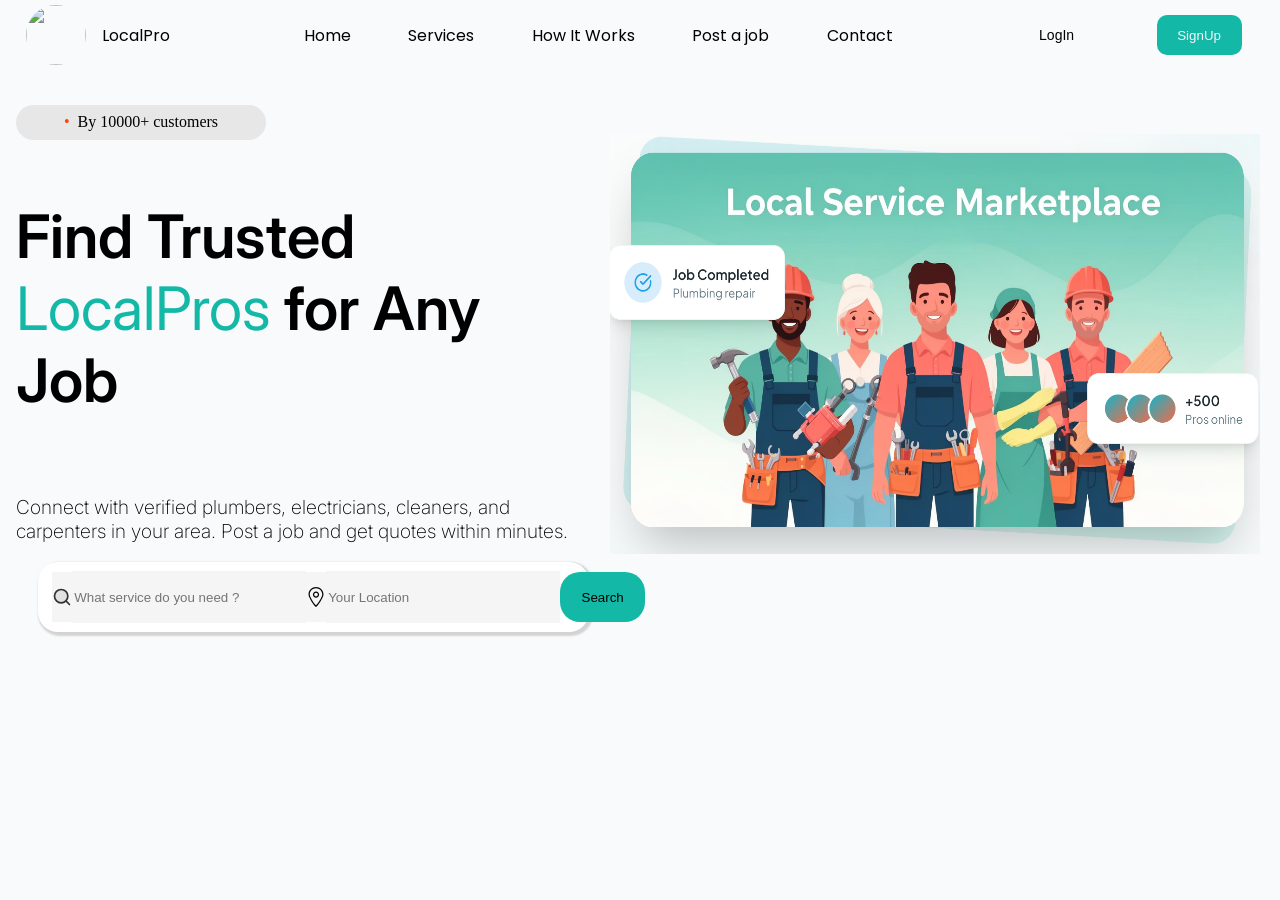
==== index.html @ 22d6b60b "Initial Commit" ====
<!DOCTYPE html>
<html lang="en">
<head>
    <meta charset="UTF-8">
    <meta name="viewport" content="width=device-width, initial-scale=1.0">
    <link rel="stylesheet" href="style.css">
    <link rel="preconnect" href="https://fonts.googleapis.com">
    <link rel="preconnect" href="https://fonts.gstatic.com" crossorigin>
    <link href="https://fonts.googleapis.com/css2?family=Inter:ital,opsz,wght@0,14..32,100..900;1,14..32,100..900&family=Libre+Baskerville&family=Poppins&family=Titillium+Web:ital,wght@0,200;0,300;0,400;0,600;0,700;0,900;1,200;1,300;1,400;1,600;1,700&family=Ubuntu&family=Varela+Round&display=swap" rel="stylesheet">
    <link rel="preconnect" href="https://fonts.googleapis.com">
    <link rel="preconnect" href="https://fonts.gstatic.com" crossorigin>

    <link href="https://fonts.googleapis.com/css2?family=Inter:wght@400;600;700&display=swap" rel="stylesheet">
    <title>LocalPro - Point|Click|Done</title>
</head>
<body>
    <div class="nav">
        <div class="logo">
            <img src="Logo.png">
            <p class="name">LocalPro</p>
        </div>
        <div class="home">
            <p>Home</p>
        </div>
        <div class="services">
            <p>Services</p>
        </div>
        <div class="how">
            <p>How It Works</p>
        </div>
        <div class="post">
            <p>Post a job</p>
        </div>
        <div class="contact">
            <p>Contact</p>
        </div>
        <div class="login">
            <button>LogIn</button>
        </div>
        <div class="signup">
            <button>SignUp</button>
        </div>
    </div>
    <div class="section">
        <div class="sec1">
            <div class="trust">
                <p><span class="bull">&bull;&nbsp;</span> By 10000+ customers</p>
            </div>
            <div class="hero">
                <p>Find Trusted <span class="pros">LocalPros</span> for Any Job</p>
            </div>
            <div class="line">
                <p>Connect with verified plumbers, electricians, cleaners, and carpenters in your area. Post a job and get quotes within minutes.</p>
            </div>
        </div>
        
        <div class="asset">
            <img src="asset.png">
        </div>
    </div>
    <div class="info">
        <div class="search">
            <img src="search.svg">
            <input type="text" placeholder="What service do you need ?">
        </div>
        <div class="location">
            <img src="location.svg">
            <input type="text" placeholder="Your Location">
        </div>
        <div class="searchbtn">
            <button>Search</button>
        </div>
    </div>
    
    
</body>
</html>
---- style.css ----
body {
    margin: 0px;
    background-color: #f8fafc;
}
.nav {
    display: flex;
    justify-content: space-between;
    align-items: center;
    width: 100%;
    height: 70px;
    margin-top: 0px;
    background-color:#f8fafc;
    border-radius: 5px;
    font-family: "Poppins", sans-serif;
    font-weight: 400;
    font-style: normal;
}
.nav:hover {
    box-shadow: 1px 1px 1px 1px lightblue;
}
.logo {
    display: flex;
    justify-content: space-between;
    align-items: center;
    margin-left: 2%;
}
.logo img {
    height: 60px;
    width: 60px;
    margin-right: 1em;
    border-radius: 50%;
}
.home {
    margin-left: 6%;
}
.signup {
    margin-right: 3%;
}
.login {
    margin-left: 5%;
}
.login button {
    height: 40px;
    width: 85px;
    border:none;
    border-radius: 10px;
    background-color: #f8fafc;
    font-size: 14px;
}
.login button:hover {
    background-color: lightcyan;
}
.signup button {
    height: 40px;
    width: 85px;
    background-color: #14b8a6;
    border: none;
    color: aliceblue;
    border-radius: 10px;
}
.hero {
    display: flex;
    justify-content: left;
    font-family: 'Inter', sans-serif;
    font-weight: 600;
}
.hero p {
    font-size: 60px;
}
.pros {
    color: #14b8a6;
    Font-family: 'Inter', sans-serif;
    font-weight: 400;
    font-style: normal;
}
.trust {
    display: flex;
    justify-content: center;
    width: 250px;
    height: 35px;
    background-color: rgb(232, 231, 231);
    margin-top: 6%;
    align-items: center;
    border-radius: 20px;
}
.bull {
    color: orangered;
}
.line {
    display: flex;
    justify-content: left;
    align-items: center;
    font-size: larger;
    Font-family: 'Inter', sans-serif;
    font-weight: 200;
}
.section {
    display: flex;
}
.asset img {
    height: 420px;
    width: 650px;
    margin-right: 20px;
    margin-top: 4rem;
}
.sec1 {
    margin-left: 1em;
    margin-right: 1em;
}
.search {
    display: flex;
    align-items: center;
    margin-left: 2.5%;
}
.search img,.location img {
    height: 50px;
    width: 20px;
    background-color: whitesmoke;
}
.search input,.location input{
    display: flex;
    justify-content: space-between;
    width: 230px;
    height: 50px;
    border: none;
    background-color: whitesmoke
}
.info {
    display: flex;
    background-color: white;
    width:43%;
    height: 70px;
    align-items: center;
    margin-left: 3%;
    box-shadow: 2px 2px 2px 2px lightgray;
    border-radius: 20px;
}
.location {
    display: flex;
    align-items: center;
}
.searchbtn button{
    background-color: #14b8a6;
    height: 50px;
    width: 85px;
    border: none;
    border-radius: 20px;
}
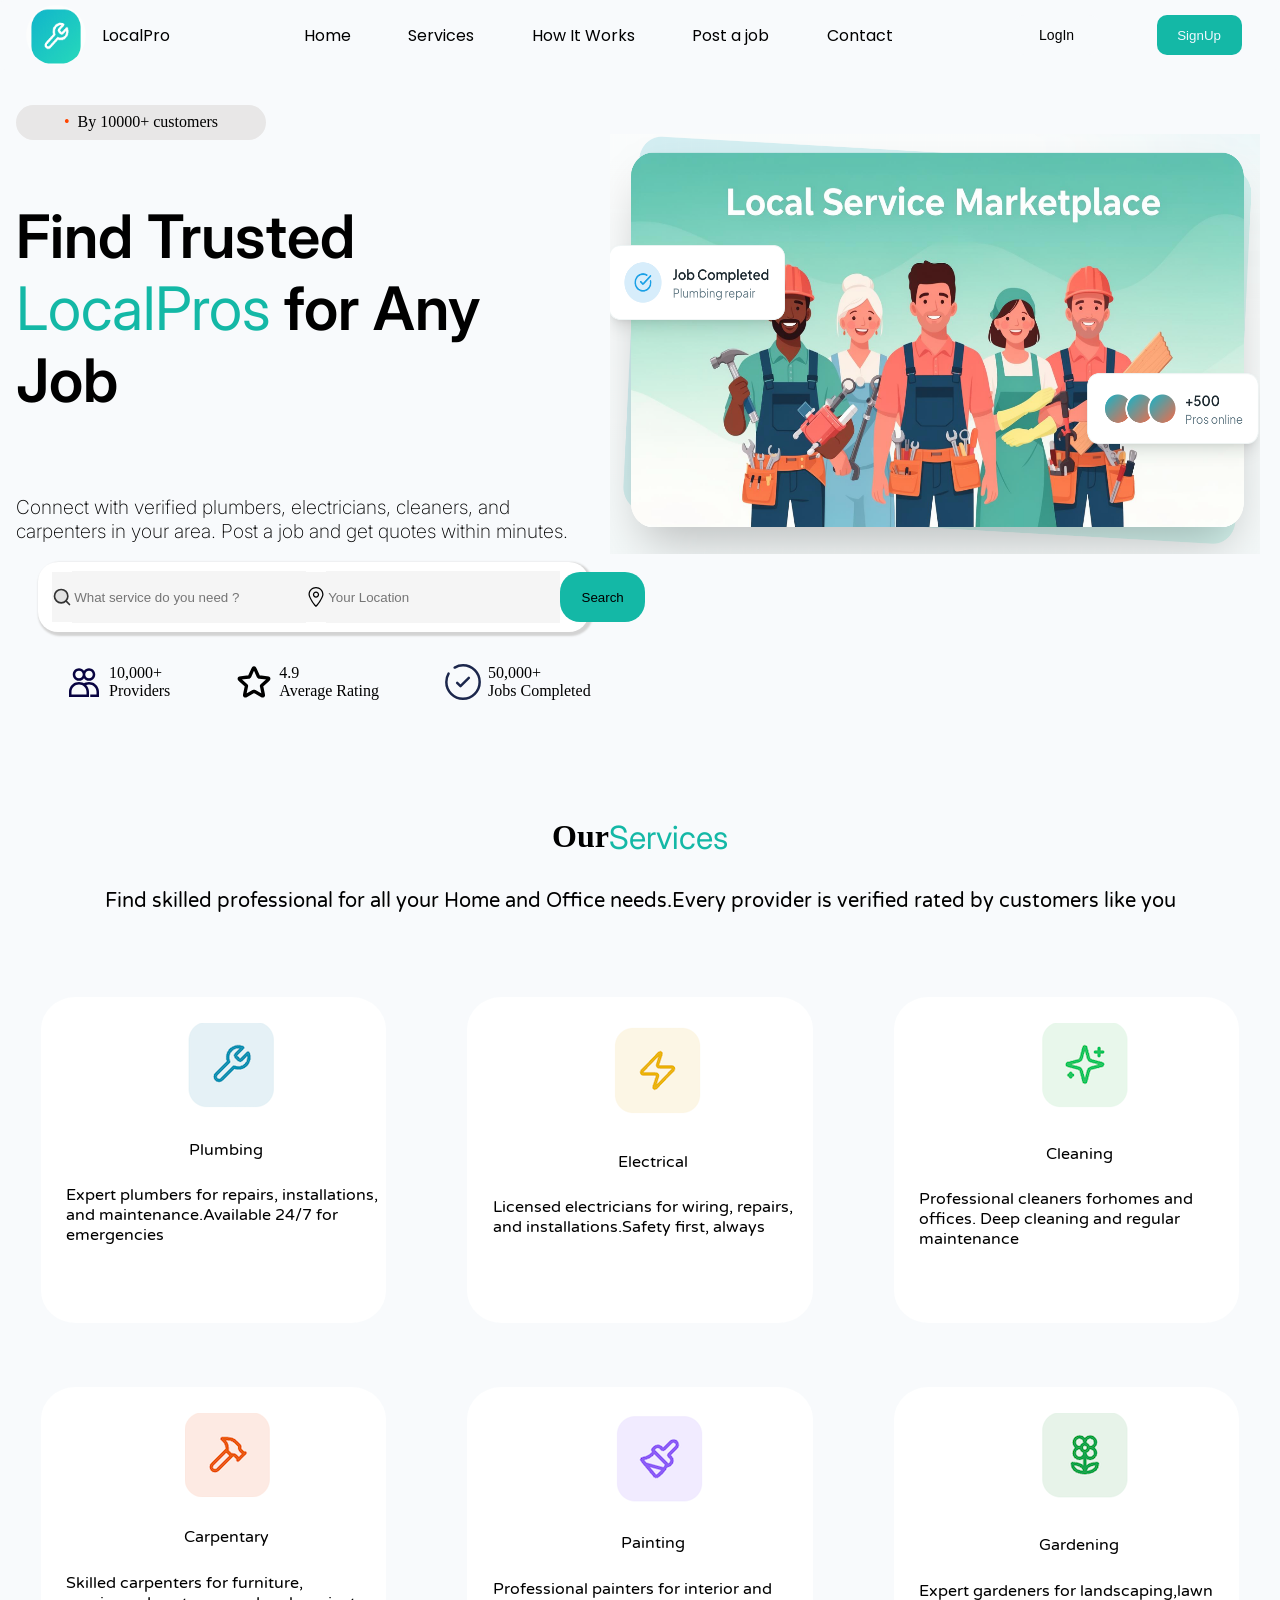
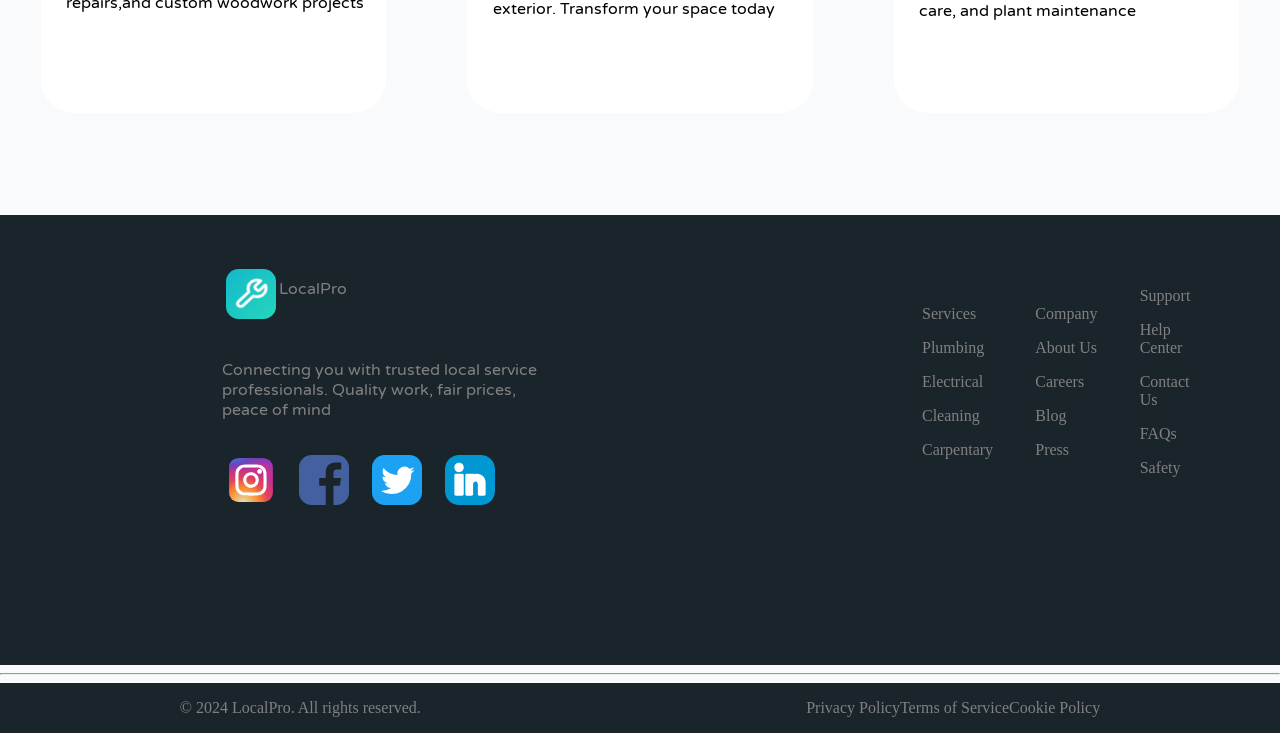
==== commit ff2524a7: "Updated Visual Features" ====
--- a/index.html
+++ b/index.html
@@ -11,12 +11,15 @@
     <link rel="preconnect" href="https://fonts.gstatic.com" crossorigin>
 
     <link href="https://fonts.googleapis.com/css2?family=Inter:wght@400;600;700&display=swap" rel="stylesheet">
+    <link rel="preconnect" href="https://fonts.googleapis.com">
+    <link rel="preconnect" href="https://fonts.gstatic.com" crossorigin>
+    <link href="https://fonts.googleapis.com/css2?family=Inter:ital,opsz,wght@0,14..32,100..900;1,14..32,100..900&family=Libre+Baskerville&family=Montserrat:ital,wght@0,100..900;1,100..900&family=Poppins&family=Titillium+Web:ital,wght@0,200;0,300;0,400;0,600;0,700;0,900;1,200;1,300;1,400;1,600;1,700&family=Ubuntu&family=Varela+Round&display=swap" rel="stylesheet">
     <title>LocalPro - Point|Click|Done</title>
 </head>
 <body>
     <div class="nav">
         <div class="logo">
-            <img src="Logo.png">
+            <img src="/assets/logo.png">
             <p class="name">LocalPro</p>
         </div>
         <div class="home">
@@ -55,23 +58,129 @@
         </div>
         
         <div class="asset">
-            <img src="asset.png">
+            <img src="/assets/asset.png">
         </div>
     </div>
     <div class="info">
         <div class="search">
-            <img src="search.svg">
+            <img src="/assets/search.svg">
             <input type="text" placeholder="What service do you need ?">
         </div>
         <div class="location">
-            <img src="location.svg">
+            <img src="/assets/location.svg">
             <input type="text" placeholder="Your Location">
         </div>
         <div class="searchbtn">
             <button>Search</button>
         </div>
     </div>
-    
+    <div class="ratings">
+        <div class="cust">
+            <img src="/assets/people.svg">
+            <div class="desc">
+                <p>10,000+ <br>Providers</p>
+                
+            </div>
+        </div>
+        <div class="cust">
+            <img src="/assets/star.svg">
+            <div class="desc1">
+                <p>4.9 <br> Average Rating</p>
+            </div>
+        </div>
+        <div class="cust">
+            <img src="/assets/check.svg">
+            <div class="desc2">
+                <p>50,000+ <br> Jobs Completed</p>
+            </div>
+        </div>
+    </div>
+    <div class="services">
+        <h1>Our<span class="pros">Services</span></h1>
+        <p class="servDesc">Find skilled professional for all your Home and Office needs.Every provider is verified rated by customers like you</p>
+        <div class="container">
+            <div class="card">
+                <img src="/assets/plumbing.png">
+                <p class="head">Plumbing</p>
+                <p>Expert plumbers for repairs, installations, and maintenance.Available 24/7 for emergencies</p>
+            </div>
+            <div class="card">
+                <img src="/assets/electrical.png">
+                <p class="head">Electrical</p>
+                <p>Licensed electricians for wiring, repairs, and installations.Safety first, always</p>
+            </div>
+            <div class="card">
+                <img src="/assets/cleaning.png">
+                <p class="head">Cleaning</p>
+                <p>Professional cleaners forhomes and offices. Deep cleaning and regular maintenance</p>
+            </div>
+            <div class="card">
+                <img src="/assets/carpentary.png">
+                <p class="head">Carpentary</p>
+                <p>Skilled carpenters for furniture, repairs,and custom woodwork projects</p>
+            </div>
+            <div class="card">
+                <img src="/assets/painting.png">
+                <p class="head">Painting</p>
+                <p>Professional painters for interior and exterior. Transform your space today</p>
+            </div>
+            <div class="card">
+                <img src="/assets/gardening.png">
+                <p class="head">Gardening</p>
+                <p>Expert gardeners for landscaping,lawn care, and plant maintenance</p>
+            </div>
+        </div>
+        
+    </div>
+    <div class="footer">
+        <div class="description">
+            <div class="l">
+                <img src="/assets/footer.png">
+                <p>LocalPro</p>
+            </div>
+            <p>Connecting you with trusted local service professionals. Quality work, fair prices, peace of mind</p>
+            <div class="icons">
+                <img src="/assets/instagram.svg">
+                <img src="/assets/facebook.svg">
+                <img src="/assets/twitter.svg">
+                <img src="/assets/linkedin.svg">
+            </div>
+        </div>
+        <div class="ser">
+            <div class="l1">
+                <p class="pHead">Services</p>
+                <p>Plumbing</p>
+                <p>Electrical</p>
+                <p>Cleaning</p>
+                <p>Carpentary</p>
+            </div>
+                
+            <div class="l2">
+                <p class="pHead">Company</p>
+                <p>About Us</p>
+                <p>Careers</p>
+                <p>Blog</p>
+                <p>Press</p>
+            </div>
+                
+            <div class="l2">
+                <p class="pHead">Support</p>
+                <p>Help Center</p>
+                <p>Contact Us</p>
+                <p>FAQs</p>
+                <p>Safety</p>
+            </div>
+        </div>
+    </div>
+    <hr>
+    <div class="copy">
+        <p>© 2024 LocalPro. All rights reserved.</p>
+        <div class="grp">
+            <p>Privacy Policy</p>
+            <p>Terms of Service</p>
+            <p>Cookie Policy</p>
+        </div>
+    </div>
     
 </body>
 </html>
--- a/style.css
+++ b/style.css
@@ -146,4 +146,133 @@
     width: 85px;
     border: none;
     border-radius: 20px;
+}
+.ratings {
+    display: flex;
+}
+.cust img {
+    height: 40px;
+    width: 40px;
+}
+.cust  {
+    display: flex;
+    align-items: center;
+    margin-left: 5%;
+    margin-top: 1em;
+}
+.cust p {
+    margin-left: 5px;
+}
+.card img {
+    margin-left: 37%;
+}
+.card {
+    height: 300px;
+    width: 25%;
+    background-color: white;
+    padding-left: 2%;
+    padding-top: 2%;
+    border-radius: 10%;
+    margin-top: 2%;
+    font-family: "Varela Round", sans-serif;
+    font-weight: 400;
+    font-style: normal;
+    margin-top: 5%;
+
+}
+.card p {
+    display: flex;
+    justify-content: center;
+    margin-top: 8%;
+}
+.container {
+    display: flex;
+    flex-wrap: wrap;
+    justify-content: space-around;
+
+}
+.services h1 {
+    display: flex;
+    justify-content: center;
+    margin-top: 8%;
+}
+.servDesc {
+    display: flex;
+    justify-content: center;
+    font-size: 20px;
+    font-family: "Varela Round", sans-serif;
+    font-weight: 400;
+    font-style: normal;
+    margin-top: 2.5%;
+}
+.head {
+    display: flex;
+    justify-content: center;
+}
+.icons img{
+    height: 25px;
+    width: 25px;
+    margin-left: 4%;
+    margin-right: 4%;
+}
+.description img {
+    height: 50px;
+    width: 50px;
+    border-radius: 25%;
+    margin-left: 2%;
+}
+.l {
+    display: flex;
+    padding-top: 4%;
+    align-items: center;
+}
+
+
+.footer {
+    margin-top: 8%;
+    height: 50vh;
+    background-color: #1A252B;
+    color: grey;
+    display: flex;
+    justify-content: space-around;
+    align-items: baseline;
+}
+.description {
+    margin-left: 2%;
+    width: 25vw;
+    font-family: "Varela Round", sans-serif;
+    font-weight: 400;
+    font-style: normal;
+    padding: 2%;
+}
+.description p {
+    margin-left: 1%;
+    padding-top: 3%;
+    padding-bottom: 3%;
+    margin-top: 5%;
+    margin-bottom: 8%;
+}
+.liHead {
+    color: white;
+}
+.ser {
+    display: flex;
+    align-items: center;
+}
+.l1 {
+    margin-left: 10%;
+}
+.l2 {
+    margin-left: 20%;
+}
+.copy {
+    display: flex;
+    justify-content: space-around;
+    align-items: center;
+    background-color: #1A252B;
+    color: gray;
+}
+.grp {
+    display: flex;
+    margin-left: 2%;
 }
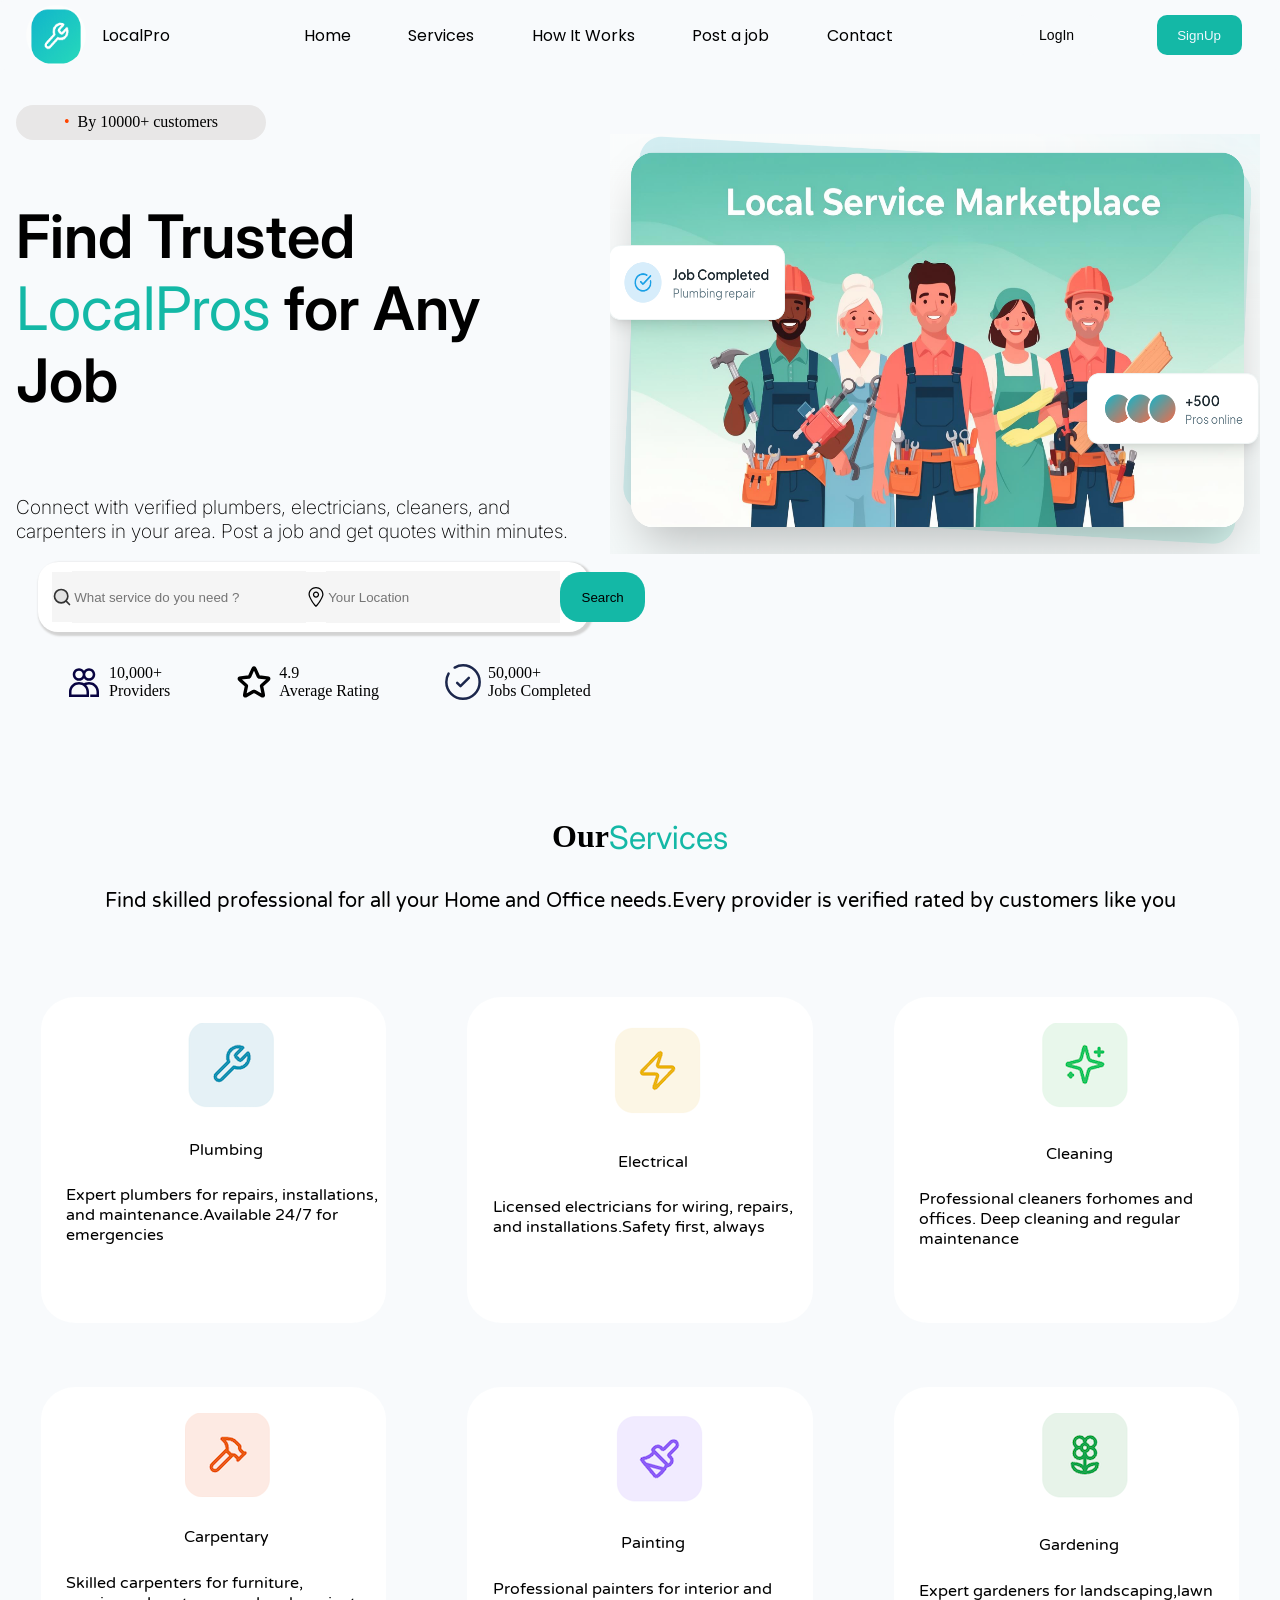
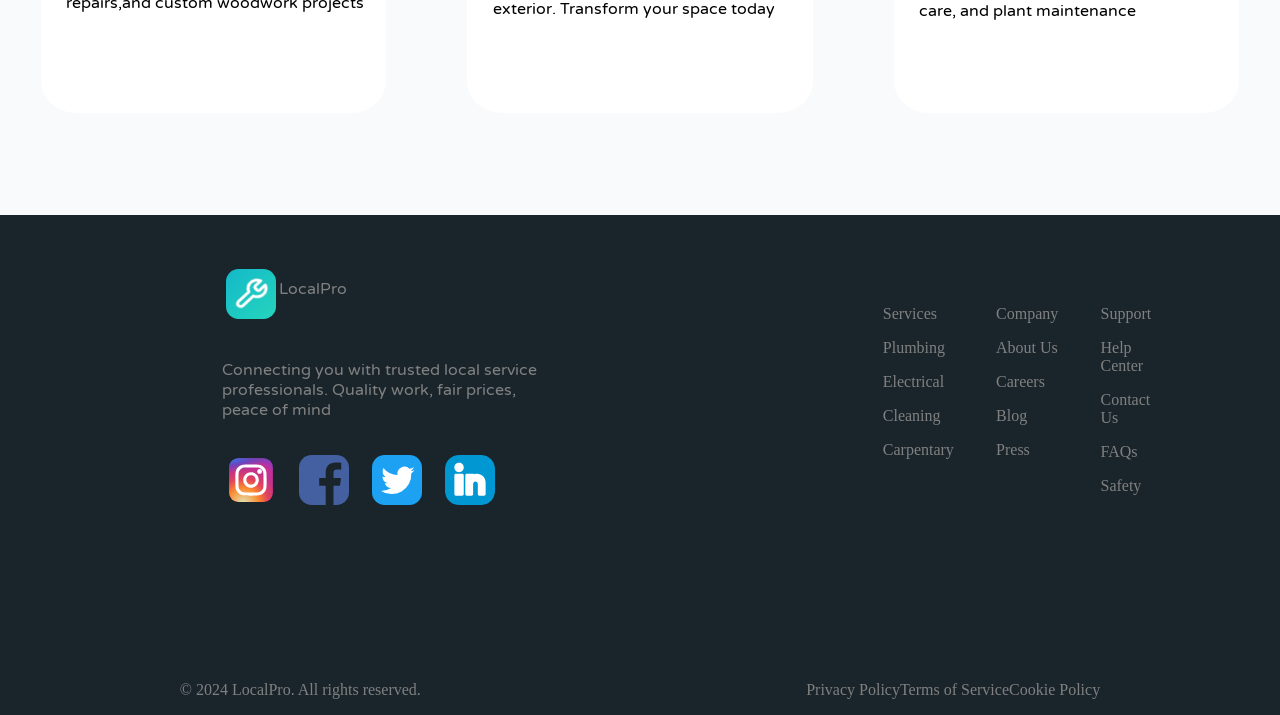
==== commit 676e1dfc: "changes" ====
--- a/index.html
+++ b/index.html
@@ -19,23 +19,23 @@
 <body>
     <div class="nav">
         <div class="logo">
-            <img src="/assets/logo.png">
+            <img src="./assets/logo.png">
             <p class="name">LocalPro</p>
         </div>
         <div class="home">
-            <p>Home</p>
+            <p><a href="index.html">Home</a></p>
         </div>
         <div class="services">
-            <p>Services</p>
+            <p><a href="#serv"> Services</a></p>
         </div>
         <div class="how">
-            <p>How It Works</p>
+            <p><a href="/how">How It Works</a></p>
         </div>
         <div class="post">
-            <p>Post a job</p>
+            <p><a href="post.html"> Post a job</a></p>
         </div>
         <div class="contact">
-            <p>Contact</p>
+            <p><a href="/contact">Contact</a></p>
         </div>
         <div class="login">
             <button>LogIn</button>
@@ -58,16 +58,16 @@
         </div>
         
         <div class="asset">
-            <img src="/assets/asset.png">
+            <img src="./assets/asset.png">
         </div>
     </div>
     <div class="info">
         <div class="search">
-            <img src="/assets/search.svg">
+            <img src="./assets/search.svg">
             <input type="text" placeholder="What service do you need ?">
         </div>
         <div class="location">
-            <img src="/assets/location.svg">
+            <img src="./assets/location.svg">
             <input type="text" placeholder="Your Location">
         </div>
         <div class="searchbtn">
@@ -76,56 +76,56 @@
     </div>
     <div class="ratings">
         <div class="cust">
-            <img src="/assets/people.svg">
+            <img src="./assets/people.svg">
             <div class="desc">
                 <p>10,000+ <br>Providers</p>
                 
             </div>
         </div>
         <div class="cust">
-            <img src="/assets/star.svg">
+            <img src="./assets/star.svg">
             <div class="desc1">
                 <p>4.9 <br> Average Rating</p>
             </div>
         </div>
         <div class="cust">
-            <img src="/assets/check.svg">
+            <img src="./assets/check.svg">
             <div class="desc2">
                 <p>50,000+ <br> Jobs Completed</p>
             </div>
         </div>
     </div>
-    <div class="services">
+    <div class="services" id="serv">
         <h1>Our<span class="pros">Services</span></h1>
         <p class="servDesc">Find skilled professional for all your Home and Office needs.Every provider is verified rated by customers like you</p>
         <div class="container">
             <div class="card">
-                <img src="/assets/plumbing.png">
+                <img src="./assets/plumbing.png">
                 <p class="head">Plumbing</p>
                 <p>Expert plumbers for repairs, installations, and maintenance.Available 24/7 for emergencies</p>
             </div>
             <div class="card">
-                <img src="/assets/electrical.png">
+                <img src="./assets/electrical.png">
                 <p class="head">Electrical</p>
                 <p>Licensed electricians for wiring, repairs, and installations.Safety first, always</p>
             </div>
             <div class="card">
-                <img src="/assets/cleaning.png">
+                <img src="./assets/cleaning.png">
                 <p class="head">Cleaning</p>
                 <p>Professional cleaners forhomes and offices. Deep cleaning and regular maintenance</p>
             </div>
             <div class="card">
-                <img src="/assets/carpentary.png">
+                <img src="./assets/carpentary.png">
                 <p class="head">Carpentary</p>
                 <p>Skilled carpenters for furniture, repairs,and custom woodwork projects</p>
             </div>
             <div class="card">
-                <img src="/assets/painting.png">
+                <img src="./assets/painting.png">
                 <p class="head">Painting</p>
                 <p>Professional painters for interior and exterior. Transform your space today</p>
             </div>
             <div class="card">
-                <img src="/assets/gardening.png">
+                <img src="./assets/gardening.png">
                 <p class="head">Gardening</p>
                 <p>Expert gardeners for landscaping,lawn care, and plant maintenance</p>
             </div>
@@ -135,15 +135,15 @@
     <div class="footer">
         <div class="description">
             <div class="l">
-                <img src="/assets/footer.png">
+                <img src="./assets/footer.png">
                 <p>LocalPro</p>
             </div>
             <p>Connecting you with trusted local service professionals. Quality work, fair prices, peace of mind</p>
             <div class="icons">
-                <img src="/assets/instagram.svg">
-                <img src="/assets/facebook.svg">
-                <img src="/assets/twitter.svg">
-                <img src="/assets/linkedin.svg">
+                <img src="./assets/instagram.svg">
+                <img src="./assets/facebook.svg">
+                <img src="./assets/twitter.svg">
+                <img src="./assets/linkedin.svg">
             </div>
         </div>
         <div class="ser">
@@ -172,7 +172,6 @@
             </div>
         </div>
     </div>
-    <hr>
     <div class="copy">
         <p>© 2024 LocalPro. All rights reserved.</p>
         <div class="grp">
@@ -181,6 +180,6 @@
             <p>Cookie Policy</p>
         </div>
     </div>
-    
+    <script href="app.js"></script>
 </body>
 </html>
--- a/style.css
+++ b/style.css
@@ -2,6 +2,11 @@
 body {
     margin: 0px;
     background-color: #f8fafc;
+  
+}
+a {
+    color: black;
+    text-decoration: none;
 }
 .nav {
     display: flex;
@@ -15,6 +20,7 @@
     font-family: "Poppins", sans-serif;
     font-weight: 400;
     font-style: normal;
+
 }
 .nav:hover {
     box-shadow: 1px 1px 1px 1px lightblue;
@@ -257,7 +263,9 @@
 }
 .ser {
     display: flex;
-    align-items: center;
+    align-items: start;
+    justify-content: center;
+    
 }
 .l1 {
     margin-left: 10%;
@@ -275,4 +283,108 @@
 .grp {
     display: flex;
     margin-left: 2%;
+}
+.header {
+    Font-family: 'Inter', sans-serif;
+    font-weight: 400;
+    font-style: normal;
+}
+#post {
+    display: flex;
+    flex-direction: column;
+    align-items: center;
+    justify-content: center;
+    height: 60%;
+    width: 35em;
+    border: 2px solid lightgrey;
+    border-radius: 20px;
+    box-shadow: 1px 1px 2px 2px #14b8a6;
+}
+label {
+    Font-family: 'Inter', sans-serif;
+    font-weight: 400;
+    font-style: normal;
+    margin: 1%;
+}
+#post img {
+    height: 40px;
+    width: 40px;
+    
+}
+.service {
+    width: 20em;
+    height: 3em;
+    border-radius: 12px;
+    background-color: lightgray;
+    
+}
+.inp {
+    width: 20em;
+    height: 3em;
+    border-radius: 12px;
+}
+.Tarea {
+    width: 20em;
+    height: 8em;
+}
+
+.header {
+    margin-left: 4%;
+}
+.btn {
+    display: flex;
+    align-items: center;
+    justify-content: space-around;
+    width: 12em;
+    background-color: #14b8a6;
+    border: none;
+    border-radius: 12px;
+    margin-bottom: 1%;
+}
+.livePreview {
+    border: 1px solid black;
+    width: 20%;
+    height: 20em;
+    display: flex;
+    flex-direction: column;
+    justify-content: center;
+    align-items: center;
+    border-radius: 12px;
+    margin-top: 10%;
+    box-shadow: 1px 1px 2px 2px #14b8a6;
+}
+.livePreview img {
+    height: 20px;
+    width: 20px;
+}
+.m {
+    display: flex;
+    justify-content: space-around;
+
+}
+.jobS {
+    border: 1px solid black;
+    width: 6em;
+    height: 1.5em;
+    display: flex;
+    justify-content: center;
+    border-radius: 12px;
+    background-color: rgb(220, 220, 220);
+    color: gray;
+    border: none;
+}
+.availability {
+    border: 1px solid black;
+    width: 6em;
+    height: 1.5em;
+    display: flex;
+    justify-content: center;
+    border-radius: 12px;
+    background-color: lightgreen;
+    opacity: 0.8;
+    color: darkcyan;
+    border: none;
+}
+.btm p {
+    display: flex;
 }
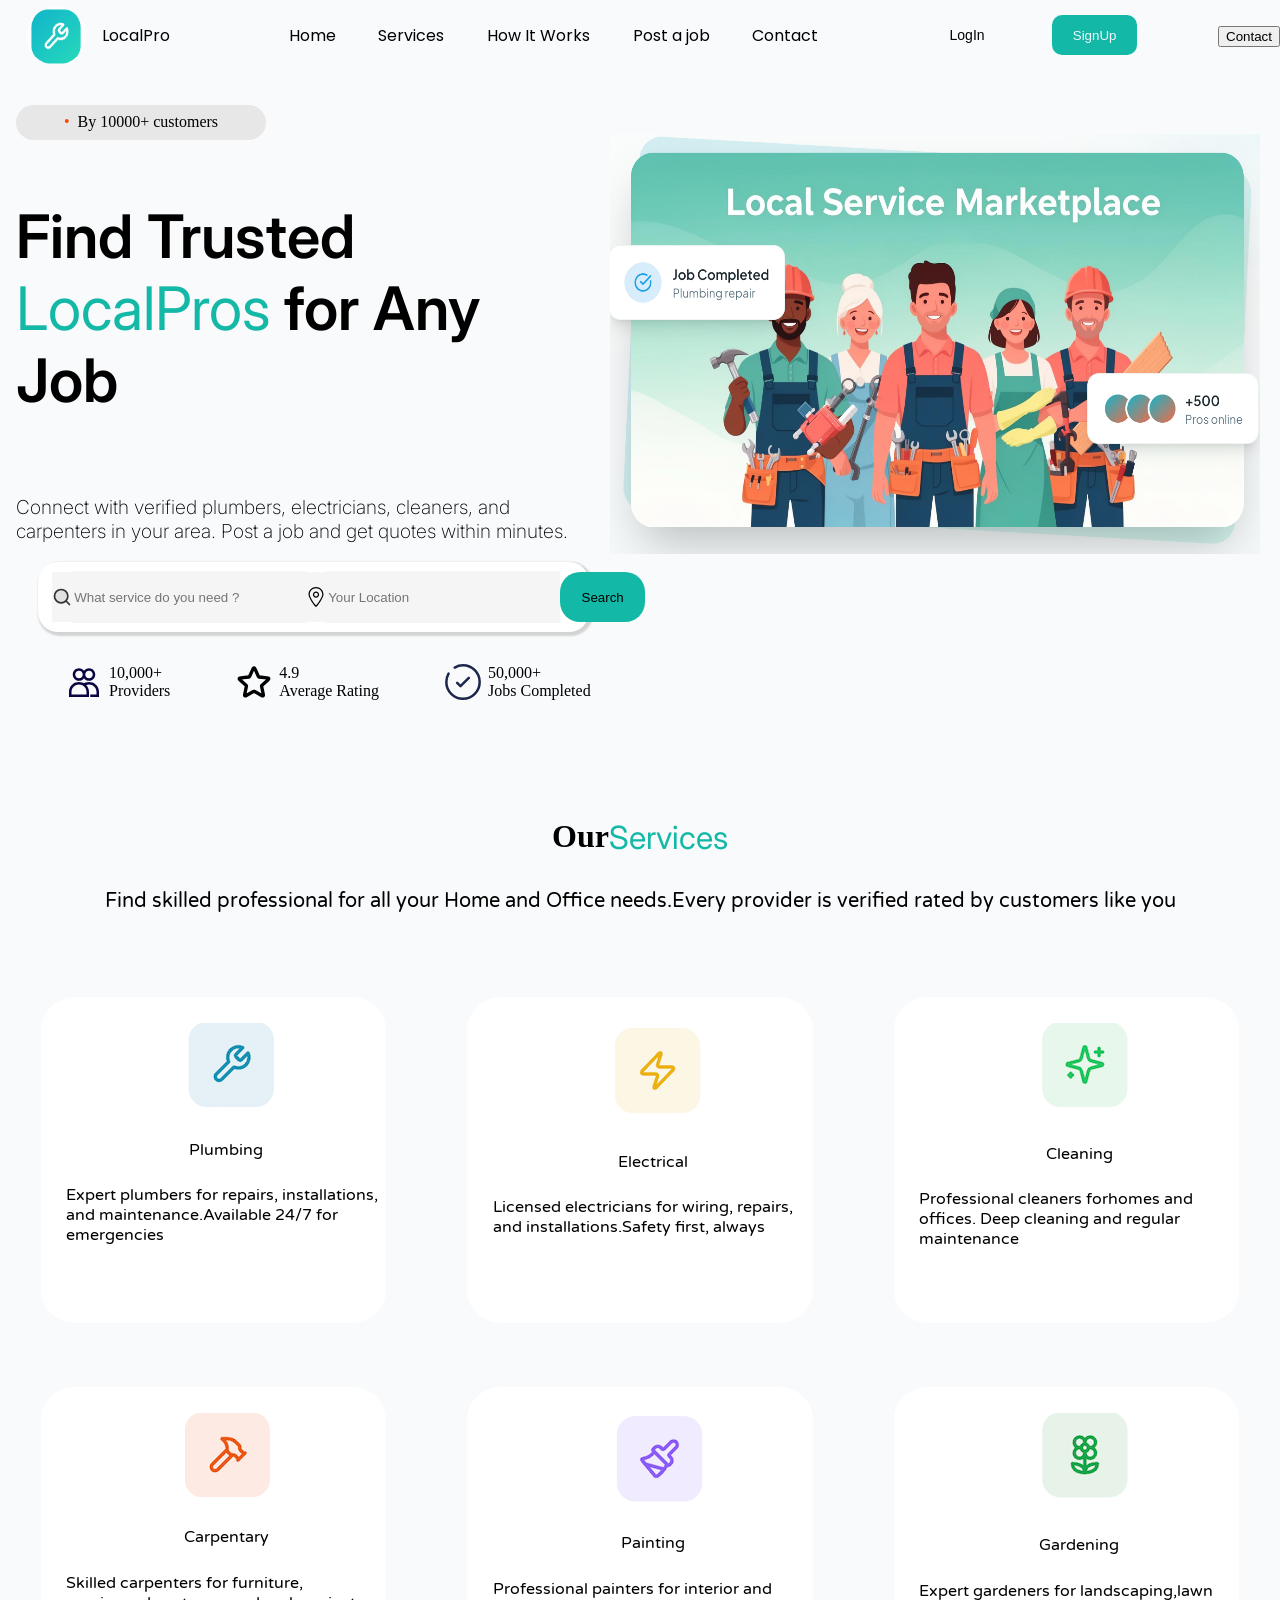
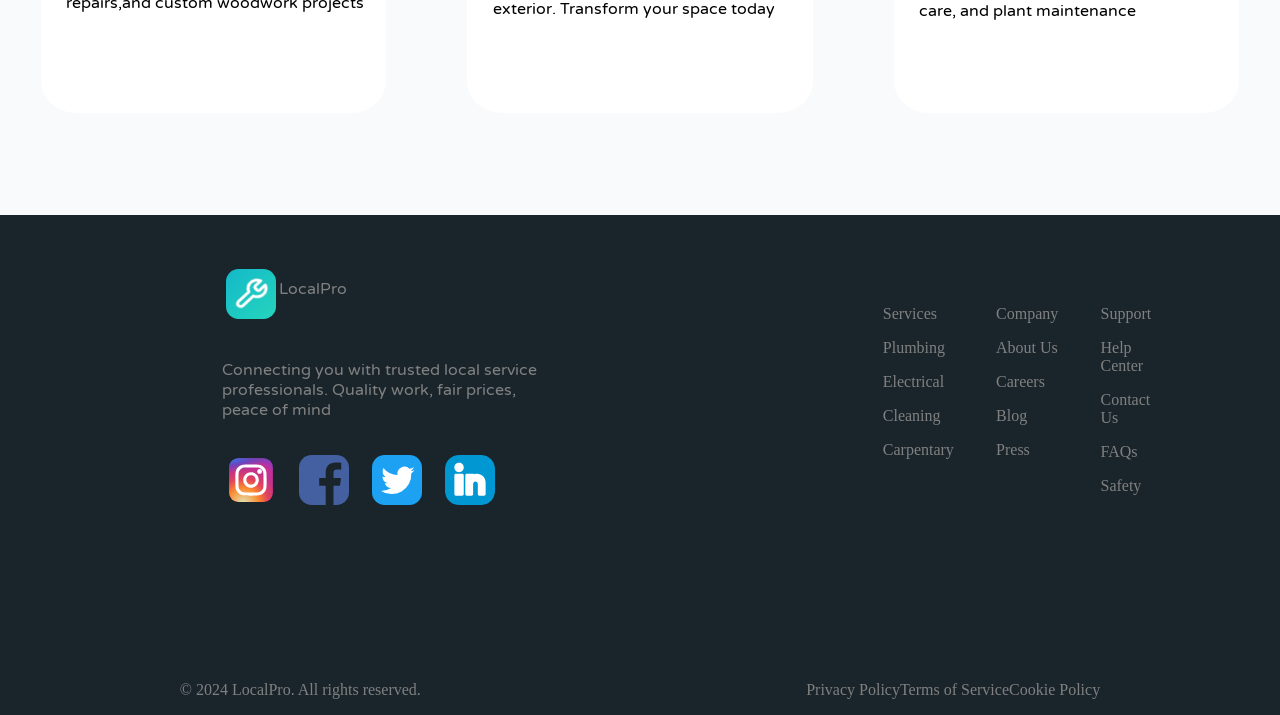
==== commit 281cdd66: "changes" ====
--- a/index.html
+++ b/index.html
@@ -7,19 +7,12 @@
     <link rel="preconnect" href="https://fonts.googleapis.com">
     <link rel="preconnect" href="https://fonts.gstatic.com" crossorigin>
     <link href="https://fonts.googleapis.com/css2?family=Inter:ital,opsz,wght@0,14..32,100..900;1,14..32,100..900&family=Libre+Baskerville&family=Poppins&family=Titillium+Web:ital,wght@0,200;0,300;0,400;0,600;0,700;0,900;1,200;1,300;1,400;1,600;1,700&family=Ubuntu&family=Varela+Round&display=swap" rel="stylesheet">
-    <link rel="preconnect" href="https://fonts.googleapis.com">
-    <link rel="preconnect" href="https://fonts.gstatic.com" crossorigin>
-
-    <link href="https://fonts.googleapis.com/css2?family=Inter:wght@400;600;700&display=swap" rel="stylesheet">
-    <link rel="preconnect" href="https://fonts.googleapis.com">
-    <link rel="preconnect" href="https://fonts.gstatic.com" crossorigin>
-    <link href="https://fonts.googleapis.com/css2?family=Inter:ital,opsz,wght@0,14..32,100..900;1,14..32,100..900&family=Libre+Baskerville&family=Montserrat:ital,wght@0,100..900;1,100..900&family=Poppins&family=Titillium+Web:ital,wght@0,200;0,300;0,400;0,600;0,700;0,900;1,200;1,300;1,400;1,600;1,700&family=Ubuntu&family=Varela+Round&display=swap" rel="stylesheet">
     <title>LocalPro - Point|Click|Done</title>
 </head>
 <body>
     <div class="nav">
         <div class="logo">
-            <img src="./assets/logo.png">
+            <img src="./assets/logo.png" alt="LocalPro Logo">
             <p class="name">LocalPro</p>
         </div>
         <div class="home">
@@ -29,21 +22,25 @@
             <p><a href="#serv"> Services</a></p>
         </div>
         <div class="how">
-            <p><a href="/how">How It Works</a></p>
+            <p><a href="how.html">How It Works</a></p>
         </div>
         <div class="post">
             <p><a href="post.html"> Post a job</a></p>
         </div>
         <div class="contact">
-            <p><a href="/contact">Contact</a></p>
+            <p><a href="contact.html">Contact</a></p>
         </div>
         <div class="login">
-            <button>LogIn</button>
+            <button onclick="window.location.href='login.html'">LogIn</button>
         </div>
         <div class="signup">
-            <button>SignUp</button>
+            <button onclick="window.location.href='signup.html'">SignUp</button>
+        </div>
+        <div class="contact">
+            <button onclick="window.location.href='contact.html'">Contact</button>
         </div>
     </div>
+    
     <div class="section">
         <div class="sec1">
             <div class="trust">
@@ -58,92 +55,94 @@
         </div>
         
         <div class="asset">
-            <img src="./assets/asset.png">
+            <img src="./assets/asset.png" alt="Hero Asset">
         </div>
     </div>
+    
     <div class="info">
         <div class="search">
-            <img src="./assets/search.svg">
+            <img src="./assets/search.svg" alt="Search Icon">
             <input type="text" placeholder="What service do you need ?">
         </div>
         <div class="location">
-            <img src="./assets/location.svg">
+            <img src="./assets/location.svg" alt="Location Icon">
             <input type="text" placeholder="Your Location">
         </div>
         <div class="searchbtn">
             <button>Search</button>
         </div>
     </div>
+    
     <div class="ratings">
         <div class="cust">
-            <img src="./assets/people.svg">
+            <img src="./assets/people.svg" alt="People Icon">
             <div class="desc">
                 <p>10,000+ <br>Providers</p>
-                
             </div>
         </div>
         <div class="cust">
-            <img src="./assets/star.svg">
+            <img src="./assets/star.svg" alt="Star Icon">
             <div class="desc1">
                 <p>4.9 <br> Average Rating</p>
             </div>
         </div>
         <div class="cust">
-            <img src="./assets/check.svg">
+            <img src="./assets/check.svg" alt="Check Icon">
             <div class="desc2">
                 <p>50,000+ <br> Jobs Completed</p>
             </div>
         </div>
     </div>
+    
     <div class="services" id="serv">
         <h1>Our<span class="pros">Services</span></h1>
         <p class="servDesc">Find skilled professional for all your Home and Office needs.Every provider is verified rated by customers like you</p>
         <div class="container">
             <div class="card">
-                <img src="./assets/plumbing.png">
+                <img src="./assets/plumbing.png" alt="Plumbing">
                 <p class="head">Plumbing</p>
                 <p>Expert plumbers for repairs, installations, and maintenance.Available 24/7 for emergencies</p>
             </div>
             <div class="card">
-                <img src="./assets/electrical.png">
+                <img src="./assets/electrical.png" alt="Electrical">
                 <p class="head">Electrical</p>
                 <p>Licensed electricians for wiring, repairs, and installations.Safety first, always</p>
             </div>
             <div class="card">
-                <img src="./assets/cleaning.png">
+                <img src="./assets/cleaning.png" alt="Cleaning">
                 <p class="head">Cleaning</p>
                 <p>Professional cleaners forhomes and offices. Deep cleaning and regular maintenance</p>
             </div>
             <div class="card">
-                <img src="./assets/carpentary.png">
+                <img src="./assets/carpentary.png" alt="Carpentary">
                 <p class="head">Carpentary</p>
                 <p>Skilled carpenters for furniture, repairs,and custom woodwork projects</p>
             </div>
             <div class="card">
-                <img src="./assets/painting.png">
+                <img src="./assets/painting.png" alt="Painting">
                 <p class="head">Painting</p>
                 <p>Professional painters for interior and exterior. Transform your space today</p>
             </div>
             <div class="card">
-                <img src="./assets/gardening.png">
+                <img src="./assets/gardening.png" alt="Gardening">
                 <p class="head">Gardening</p>
                 <p>Expert gardeners for landscaping,lawn care, and plant maintenance</p>
             </div>
         </div>
-        
     </div>
+    
     <div class="footer">
         <div class="description">
             <div class="l">
-                <img src="./assets/footer.png">
+                <img src="./assets/footer.png" alt="Footer Logo">
                 <p>LocalPro</p>
             </div>
             <p>Connecting you with trusted local service professionals. Quality work, fair prices, peace of mind</p>
             <div class="icons">
-                <img src="./assets/instagram.svg">
-                <img src="./assets/facebook.svg">
-                <img src="./assets/twitter.svg">
-                <img src="./assets/linkedin.svg">
+                <img src="./assets/instagram.svg" alt="Instagram">
+                <img src="./assets/facebook.svg" alt="Facebook">
+                <img src="./assets/twitter.svg" alt="Twitter">
+                <img src="./assets/linkedin.svg" alt="LinkedIn">
             </div>
         </div>
         <div class="ser">
@@ -172,6 +171,7 @@
             </div>
         </div>
     </div>
+    
     <div class="copy">
         <p>© 2024 LocalPro. All rights reserved.</p>
         <div class="grp">
@@ -180,6 +180,7 @@
             <p>Cookie Policy</p>
         </div>
     </div>
-    <script href="app.js"></script>
+    
+    <script src="app.js"></script>
 </body>
 </html>
--- a/style.css
+++ b/style.css
@@ -387,4 +387,100 @@
 }
 .btm p {
     display: flex;
+}
+/* --- How It Works Page --- */
+.how-header {
+    text-align: center;
+    margin: 4em 0;
+    font-family: 'Inter', sans-serif;
+}
+.how-container {
+    display: flex;
+    justify-content: space-around;
+    align-items: flex-start;
+    padding: 0 5%;
+    margin-bottom: 5em;
+}
+.how-step {
+    background: white;
+    padding: 2em;
+    border-radius: 20px;
+    width: 25%;
+    text-align: center;
+    box-shadow: 2px 2px 10px rgba(0,0,0,0.05);
+    font-family: 'Varela Round', sans-serif;
+}
+.step-number {
+    background-color: #14b8a6;
+    color: white;
+    width: 50px;
+    height: 50px;
+    border-radius: 50%;
+    display: flex;
+    align-items: center;
+    justify-content: center;
+    font-size: 24px;
+    font-weight: bold;
+    margin: 0 auto 1em auto;
+}
+
+/* --- Authentication Pages --- */
+.auth-body {
+    display: flex;
+    justify-content: center;
+    align-items: center;
+    height: 100vh;
+    background-color: #f8fafc;
+}
+.auth-card {
+    background: white;
+    padding: 3em;
+    border-radius: 20px;
+    box-shadow: 1px 1px 15px rgba(20, 184, 166, 0.2);
+    width: 350px;
+    display: flex;
+    flex-direction: column;
+}
+.center-logo {
+    justify-content: center;
+    margin-left: 0;
+    margin-bottom: 2em;
+}
+.center-logo img {
+    height: 40px;
+    width: 40px;
+}
+.auth-inp {
+    width: 100%;
+    margin-bottom: 1.5em;
+    box-sizing: border-box;
+    padding: 0 10px;
+}
+.auth-btn {
+    width: 100%;
+    justify-content: center;
+    height: 3em;
+    font-size: 16px;
+    color: white;
+    cursor: pointer;
+}
+.auth-switch {
+    text-align: center;
+    font-family: 'Inter', sans-serif;
+    font-size: 14px;
+    margin-top: 1.5em;
+}
+.auth-switch a {
+    color: #14b8a6;
+    font-weight: 600;
+}
+.auth-switch a:hover {
+    text-decoration: underline;
+}
+
+/* --- Misc Tweaks --- */
+.contact-layout {
+    margin-top: 4em;
+    margin-bottom: 4em;
+    justify-content: center;
 }
